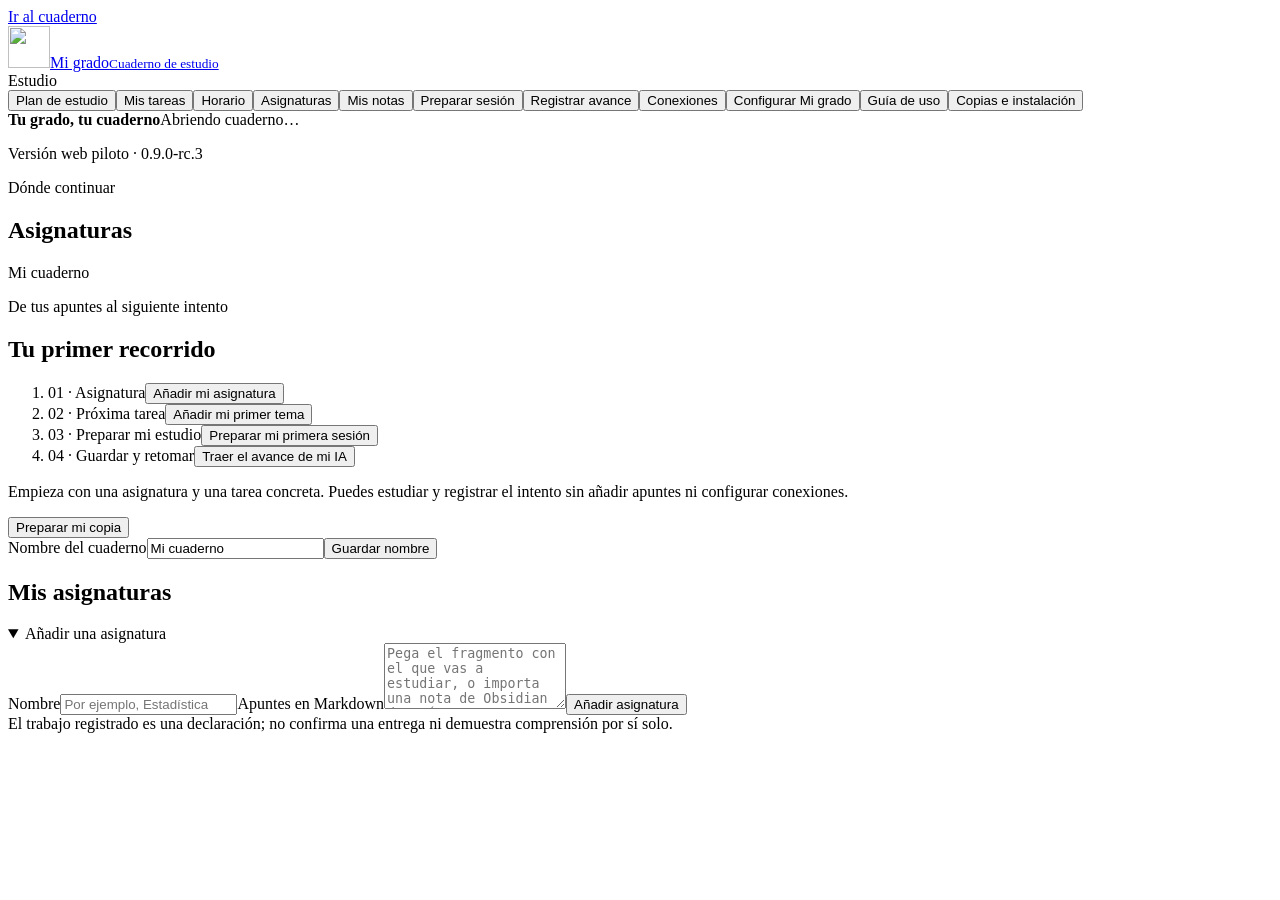
==== web/app/index.html @ 12c9c47e "Open source preview of Mi grado 0.9.0-rc.3" ====
<!doctype html>
<html lang="es">
<head>
<meta charset="utf-8"><meta name="viewport" content="width=device-width,initial-scale=1">
<base href="/app/">
<meta name="theme-color" content="#173e33"><meta name="apple-mobile-web-app-capable" content="yes">
<meta name="description" content="Organiza qué estudiar y retoma donde lo dejaste. Obsidian e IA opcionales.">
<title>Mi grado · Mi cuaderno</title><link rel="manifest" href="manifest.webmanifest">
<link rel="icon" href="icon-192.png"><link rel="apple-touch-icon" href="icon-192.png">
<link rel="stylesheet" href="app.css"><link rel="stylesheet" href="identidad.css"><script src="flujo-estudio.js" defer></script><script src="interfaz.js" defer></script><script src="materiales-ui.js" defer></script><script src="core.js" defer></script><script src="storage.js" defer></script><script src="app.js" defer></script>
</head>
<body>
<a class="skip" href="#main">Ir al cuaderno</a>
<div class="layout app">
<aside class="side"><a class="brand" href="./"><img src="icon-192.png" alt="" width="42" height="42"><span>Mi grado<small>Cuaderno de estudio</small></span></a><div class="eyebrow">Estudio</div><nav class="nav" aria-label="Secciones">
<button data-view="dashboard">Plan de estudio</button><button data-view="plan">Mis tareas</button><button data-view="timetable">Horario</button><button data-view="home">Asignaturas</button><button data-view="topics">Mis notas</button><button data-view="study">Preparar sesión</button><button data-view="progress">Registrar avance</button><button data-view="connect">Conexiones</button><button data-view="setup">Configurar Mi grado</button><button data-view="help">Guía de uso</button><button data-view="copies">Copias e instalación</button>
</nav><div class="side-foot"><strong id="sidebarDegree">Tu grado, tu cuaderno</strong><span id="saveState" role="status">Abriendo cuaderno…</span><p>Versión web piloto · 0.9.0-rc.3</p></div></aside>
<main id="main">
<p id="message" role="status" class="message" hidden></p>
<div id="updateNotice" class="message" role="status" hidden><p>Hay una nueva versión lista. Guarda los formularios pendientes o conserva su texto antes de recargar.</p><button id="reloadApp" class="secondary">Recargar aplicación</button></div>
<section id="setup" class="view" hidden>
<div class="eyebrow">Antes de empezar</div><h1>Configura tu Mi grado</h1><p class="intro">Tu grado y tu forma de estudiar, con tus notas de Obsidian y tu IA habitual. Puedes empezar sin Obsidian ni IA. Configura estas herramientas solo si quieres usarlas; tus registros y copias están disponibles desde el principio.</p>
<ol class="setup-status" id="connectionSteps" aria-label="Estado de la configuración"></ol>
<p id="setupPosition" class="eyebrow" aria-live="polite"></p><form id="settingsForm" class="paper" data-setup-step="0"><h2>1. Tu grado y tus herramientas</h2><details class="beginner"><summary>Es mi primera vez con Obsidian</summary><p>Una bóveda es la carpeta donde guardas tus apuntes. En Obsidian elige crear una bóveda nueva, ponle un nombre como «Mis apuntes» y selecciona una carpeta que puedas encontrar después. Escribe ese mismo nombre debajo.</p><p>Si ya tienes una carpeta con apuntes Markdown, puedes abrir esa carpeta como bóveda. No necesitas contratar Obsidian Sync para este recorrido.</p><a href="https://help.obsidian.md/manage-vaults" target="_blank" rel="noopener noreferrer">Ver los pasos oficiales de Obsidian</a></details><div class="columns"><label>Grado o ciclo de FP<input name="degree" maxlength="120" placeholder="Por ejemplo, Desarrollo de Aplicaciones Web"></label><label>Universidad o centro<input name="center" maxlength="120" placeholder="Tu universidad o instituto"></label><label>Nombre de tu bóveda Obsidian (opcional)<input name="vault" maxlength="120" placeholder="Mis apuntes"></label><label>IA habitual<select name="provider"><option value="chatgpt">ChatGPT</option><option value="claude">Claude</option><option value="gemini">Gemini</option></select></label></div><label>Dirección de tu campus, opcional<input name="campus" type="url" maxlength="2000" placeholder="https://…"></label><button>Guardar configuración</button><p class="muted">Cambiar la bóveda o la IA obliga a comprobar de nuevo esa parte. No se solicitan contraseñas ni claves API.</p></form>
<div class="paper" data-setup-step="1"><h2>2. Devolver una nota desde Obsidian</h2><p id="obsidianStatus">Intercambio pendiente.</p><p>Vamos a comprobar un archivo pequeño antes de usar tus apuntes.</p><ol class="walkthrough"><li>Prepara y descarga la nota con los botones de abajo.</li><li>En el Explorador de archivos mueve el archivo .md desde Descargas a la carpeta de tu bóveda. No lo abras como un documento de Word.</li><li>En Obsidian busca esa nota en la lista de archivos. Activa la edición si hace falta y cambia la línea final a «Comprobación en Obsidian: completada». Conserva el resto.</li><li>Vuelve aquí y selecciona el archivo .md que has editado dentro de la bóveda.</li></ol><p></p><button id="prepareObsidian" class="secondary">Preparar nota de comprobación</button><div id="obsidianCheckBox" hidden><div class="actions"><button id="downloadObsidianCheck">Descargar nota de prueba</button><a id="openObsidianCheck" class="button secondary">Abrir nota en Obsidian</a></div><label>Nota guardada y editada en Obsidian<input id="obsidianCheckFile" type="file" accept=".md,text/markdown,text/plain"></label></div><p class="muted">Se verifica el archivo devuelto y su comprobación. El navegador no puede certificar desde qué carpeta o aplicación lo has guardado.</p></div>
<div class="paper" data-setup-step="2"><h2>3. Comprobar el intercambio con tu IA</h2><p id="aiStatus">Intercambio pendiente.</p><p>Prepara el mensaje, pégalo en tu chat y trae su respuesta. Es una comprobación de instrucciones; no registra una sesión de estudio.</p><button id="prepareAI" class="secondary">Preparar comprobación de mi IA</button><div id="aiCheckBox" hidden><label>Mensaje para tu IA<textarea id="aiCheckPrompt" rows="6" readonly></textarea></label><div class="actions"><button id="copyAICheck">Copiar mensaje de comprobación</button><a id="openAICheck" class="button secondary" target="_blank" rel="noopener noreferrer">Abrir mi IA</a></div><div id="aiCheckInput"><label>Respuesta de comprobación<textarea id="aiCheckResponse" rows="5" placeholder="Pega el JSON que ha devuelto tu IA."></textarea></label><button id="reviewAICheck" class="secondary">Revisar comprobación</button></div><div id="aiCheckReview" hidden><p id="aiCheckSummary"></p><button id="changeAICheck" class="secondary">Cambiar respuesta</button><label class="topic-choice"><input id="confirmAIUsed" type="checkbox">He obtenido esta respuesta en mi IA y he revisado las instrucciones.</label><button id="confirmAICheck">Confirmar intercambio con mi IA</button></div></div><p class="muted">Mi grado comprueba que la respuesta corresponde a este cuaderno y prueba. El proveedor es el que tú declaras; no se autentica tu cuenta ni se accede a otros chats.</p></div>
<p id="setupReady" class="message" hidden>Tu cuaderno está listo para organizar y registrar estudio. Las conexiones son opcionales.</p><div class="actions wizard-nav"><button id="setupBack" class="secondary">Paso anterior</button><button id="setupNext" class="secondary">Siguiente paso</button><button data-view="help" class="secondary">Necesito ayuda</button></div><button id="finishSetup">Ir a mi plan de estudio</button>
</section>
<section id="dashboard" class="view" hidden>
<div class="eyebrow">Organización del estudio</div><h1>Plan de estudio</h1><p id="planSubtitle" class="intro"></p>
<div id="connectionWarning" class="message" hidden><p>Falta completar el intercambio con Obsidian y tu IA para preparar sesiones y registrar nuevos avances. Tus datos anteriores están conservados.</p><button data-view="setup">Completar configuración</button></div>
<div class="available-time"><label for="availableTime">¿Cuánto tiempo tienes hoy?<input id="availableTime" type="number" min="5" max="480" placeholder="Minutos, si lo sabes" aria-describedby="availableTimeNotice"></label><p id="availableTimeNotice" class="muted">La propuesta usa tu tiempo de hoy; las fechas siguen siendo planificación, no confirmación del campus.</p></div><div id="nextAction" class="hero"></div><div id="planStats" class="stats"></div>
<div class="section-title"><h2>Tareas pendientes</h2><span id="taskOverviewCount"></span></div><div id="pendingTasks" class="task-preview-list"></div><button id="allPendingTasks" data-view="plan" class="secondary">Revisar tareas</button>
<div class="section-title"><h2>Los próximos días</h2><div class="actions"><button id="previousDays" class="secondary" aria-label="Días anteriores">←</button><button id="nextDays" class="secondary" aria-label="Días siguientes">→</button></div></div><div id="upcomingDays" class="calendar" tabindex="0" aria-label="Plan de los próximos días"></div>
</section>
<section id="home" class="view">
<div class="eyebrow">Dónde continuar</div><h1>Asignaturas</h1><p id="bookTitle" class="intro">Mi cuaderno</p>
<div class="start-guide paper"><div class="eyebrow">De tus apuntes al siguiente intento</div><h2>Tu primer recorrido</h2><ol class="guide-steps"><li><span>01 · Asignatura</span><button id="guideSubject" class="secondary">Añadir mi asignatura</button></li><li><span>02 · Próxima tarea</span><button id="guideTopics" class="secondary">Añadir mi primer tema</button></li><li><span>03 · Preparar mi estudio</span><button id="guideStudy" class="secondary">Preparar mi primera sesión</button></li><li><span>04 · Guardar y retomar</span><button id="guideProgress" class="secondary">Traer el avance de mi IA</button></li></ol><p class="muted">Empieza con una asignatura y una tarea concreta. Puedes estudiar y registrar el intento sin añadir apuntes ni configurar conexiones.</p><button id="guideBackup" class="secondary">Preparar mi copia</button></div>
<p id="backupReminder" class="message" hidden>Conviene conservar una copia de esta revisión. En Copias e instalación puedes prepararla y comprobar que está en Descargas.</p>
<div class="paper"><form id="profileForm"><label>Nombre del cuaderno<input name="label" maxlength="120" required value="Mi cuaderno"></label><button>Guardar nombre</button></form></div>
<div class="section-title"><h2>Mis asignaturas</h2><span id="subjectCount"></span></div><div id="subjectList" class="cards"></div>
<details class="paper" open><summary>Añadir una asignatura</summary><form id="subjectForm"><label>Nombre<input name="name" maxlength="120" required placeholder="Por ejemplo, Estadística"></label><label>Apuntes en Markdown<textarea name="note" maxlength="100000" rows="4" placeholder="Pega el fragmento con el que vas a estudiar, o importa una nota de Obsidian después."></textarea></label><button>Añadir asignatura</button></form></details>
</section>
<section id="topics" class="view" hidden>
<div class="eyebrow">Un lugar para cada tema</div><h1>Mis notas</h1><p class="intro">Aquí incorporas el texto con el que vas a estudiar. Guarda cada tema como una nota .md en tu bóveda de Obsidian y selecciónala con Importar un tema Markdown, o escribe y pega el texto debajo. Puedes descargar un tema escrito aquí y guardarlo después en Obsidian.</p><p class="muted">La web guarda una copia: no detecta cambios en tu bóveda automáticamente. Para traer una edición nueva, usa Actualizar desde archivo en el tema.</p>
<label>Asignatura de los temas<select id="topicSubject" class="subject-select"></select></label><div class="actions"><button id="importTopic" class="secondary">Importar un tema Markdown</button></div>
<div id="topicList" class="cards"></div><details class="paper"><summary>Materiales y enunciados de mis asignaturas</summary><div id="webReferenceEditor"></div></details>
<details class="paper" open><summary>Escribir un tema</summary><form id="topicForm"><label>Título del tema<input name="title" maxlength="160" required placeholder="Por ejemplo, Tema 1 · Estadística descriptiva"></label><label>Apuntes del tema<textarea name="content" maxlength="100000" rows="6" required placeholder="Escribe o pega tus apuntes en Markdown."></textarea></label><button>Guardar tema</button></form></details>
</section>
<section id="study" class="view" hidden>
<div class="eyebrow">Preparar · intentar · guardar · retomar</div><h1>Tu próxima sesión</h1>
<p class="muted">Al cambiar de asignatura se conserva su borrador en esta pestaña. Guárdalo o copia el texto antes de cerrar o recargar.</p><div id="resumeNotice" class="paper resume-notice" hidden></div><form id="prepareForm" class="paper"><label>Asignatura<select name="subjectId" class="subject-select" required></select></label><fieldset><legend>Temas que compartiré con mi IA</legend><p class="muted">Solo se incluirán los temas marcados. Puedes desmarcarlos todos si vas a proporcionar el enunciado en tu chat.</p><div id="topicSelection"></div></fieldset><label>Qué quieres practicar<textarea name="goal" rows="3" maxlength="2000" required placeholder="El ejercicio concreto y dónde te has atascado."></textarea></label><div class="columns"><label>Tiempo disponible (minutos, opcional)<input name="minutes" type="number" min="5" max="480" placeholder="60"></label><label>Enunciado, página o sección<textarea name="exercise" maxlength="2000" rows="2"></textarea></label></div><label>Material para esta sesión<select id="studyReference" name="referenceId"></select></label><label>Punto por el que continuar<textarea name="checkpoint" maxlength="2000" rows="2" placeholder="Recupera tu último intento o indica por dónde empezar."></textarea></label><button>Preparar contexto para mi IA</button></form>
<div id="contextBox" class="paper" hidden><h2>Contexto revisable</h2><p>Este texto incluye únicamente los temas seleccionados. Revisa lo que compartirás con tu proveedor antes de copiarlo o adjuntarlo.</p><label>Texto para tu chat<textarea id="contextText" rows="8" readonly></textarea></label><div class="actions"><button id="copyContext">1. Copiar contexto</button><button id="downloadContext" class="secondary">Descargar contexto</button><a id="openChat" class="button secondary" target="_blank" rel="noopener noreferrer">2. Abrir mi IA</a><button id="goResponse" class="secondary">3. Revisar la respuesta</button></div><p class="muted">Al terminar en tu chat, pide: «Cierra la sesión y devuelve el JSON de avance para Mi grado». Vuelve aquí y revisa la respuesta antes de guardar. Puedes descargar las instrucciones en Conexiones.</p></div>
</section>
<section id="progress" class="view" hidden><div class="eyebrow">Después de practicar</div><h1>Registrar avance</h1><p class="intro">Conserva tu intento, la ayuda que recibiste y el siguiente paso. Tus registros anteriores permanecen aquí.</p><p id="progressWarning" class="message" hidden>Para guardar nuevos avances, completa Configurar Mi grado. Puedes consultar y descargar los registros anteriores.</p>
<details class="paper"><summary>Registrar mi avance directamente</summary><form id="sessionForm"><label>Asignatura<select name="subjectId" class="subject-select" required></select></label><label>Lo que intenté<textarea name="attempt" rows="3" maxlength="12000" required></textarea></label><label>Ayuda recibida<textarea name="help" rows="2" maxlength="12000"></textarea></label><label>Resultado observado<textarea name="result" rows="2" maxlength="12000"></textarea></label><label>Próximo paso<textarea name="nextStep" rows="2" maxlength="12000" required></textarea></label><button>Guardar avance en este dispositivo</button></form></details>
<h2>Últimos intentos</h2><div id="sessionList" class="cards"></div>
</section>
<section id="plan" class="view" hidden>
<div class="eyebrow">Pendientes reales, con o sin fecha</div><h1>Mis tareas</h1>
<details class="paper"><summary>Añadir o editar una tarea</summary><form id="taskForm"><input type="hidden" name="id"><label>Asignatura<select name="subjectId" class="subject-select" required></select></label><label>Qué queda por hacer<input name="title" maxlength="300" required></label><label>Tipo<select name="kind"><option value="task">Tarea o práctica</option><option value="exam">Examen</option></select></label><label>Fecha vigente, si la sabes<input name="day" type="date"></label><label>Origen de la fecha<select name="dateStatus"><option value="declared">Declarada / por contrastar</option><option value="confirmed">Confirmada por mí en la fuente</option></select></label><label>Otra fecha propuesta (no sustituye la vigente)<input name="proposedDay" type="date"></label><label>Duración (minutos, opcional)<input name="minutes" type="number" min="5" max="480"></label><label>Material o detalle<textarea name="detail" maxlength="2000" rows="2"></textarea></label><button>Guardar tarea</button><button id="cancelTaskEdit" type="button" class="secondary">Nueva tarea</button></form></details>
<h2>Pendientes</h2><div id="taskList"></div><details id="completedTasks" class="paper"><summary id="completedTaskCount">Realizadas y archivadas</summary><div id="completedTaskList"></div></details><details class="paper"><summary>Preparar un examen con mi disponibilidad</summary><form id="examPlanForm"><label>Examen<select id="examPlanTask" required></select></label><fieldset id="examAvailability"><legend>Mi disponibilidad antes del examen</legend><div class="columns"><label>Día<input id="examAvailableDay" type="date"></label><label>Tiempo que aún tienes para estudiar ese día (minutos)<input id="examAvailableMinutes" type="number" min="0" max="480" placeholder="Por ejemplo, 45"></label></div><button id="addExamDay" type="button" class="secondary">Añadir día</button><p class="muted">Usa 0 para indicar que ese día no puedes estudiar. El tiempo incluye los bloques pendientes de estudio que ya tengas en el plan: se descuentan antes de proponer otros. Puedes cambiar o quitar cada día.</p><ul id="examAvailableDays" aria-label="Días disponibles"></ul></fieldset><button>Revisar propuesta</button></form><div id="examPlanPreview" hidden><p id="examPlanSummary"></p><ul id="examPlanBlocks"></ul><button id="applyExamPlan" type="button">Añadir estos bloques al plan</button></div></details></section>
<section id="timetable" class="view" hidden><div class="eyebrow">Clases y aulas</div><h1>Horario de clase</h1><div id="classList" class="class-days"></div>
<div class="paper"><h2>Una clase en mi horario</h2><form id="classForm"><input type="hidden" name="id"><label>Asignatura<select name="subjectId" class="subject-select" required></select></label><label>Día<select name="day"><option value="1">Lunes</option><option value="2">Martes</option><option value="3">Miércoles</option><option value="4">Jueves</option><option value="5">Viernes</option><option value="6">Sábado</option><option value="7">Domingo</option></select></label><div class="columns"><label>Desde<input name="start" type="time" required></label><label>Hasta<input name="end" type="time" required></label></div><label>Aula o lugar<input name="room" maxlength="120"></label><label>Tipo de clase<input name="kind" maxlength="120" placeholder="Teoría o prácticas"></label><button>Guardar clase</button><button id="cancelClassEdit" type="button" class="secondary">Nueva clase</button></form></div>
</section>
<section id="connect" class="view" hidden>
<div class="eyebrow">Tus notas, tu chat habitual</div><h1>Conexiones</h1><p class="intro">Importa solo la nota que necesitas. La skill ayuda a estudiar y devuelve un resumen que puedes revisar y guardar.</p>
<div class="paper"><h2>Conexiones</h2><p id="connectionSummary"></p><div class="actions"><button data-view="setup" class="secondary">Revisar configuración e intercambios</button><a id="openCampus" class="button secondary" target="_blank" rel="noopener noreferrer" hidden>Abrir campus</a></div><p>La conexión es un intercambio de archivos y respuestas que revisas. No hay sincronización continua ni lectura de tus chats. Al terminar cada sesión, devuelve su nota a tu bóveda.</p></div>
<div class="columns"><div class="paper"><h2>1. Traer o actualizar un tema</h2><label>Asignatura<select id="noteSubject" class="subject-select"></select></label><label>Destino de la nota<select id="noteTarget"><option value="">Crear un tema nuevo</option></select></label><label>Nota Markdown de Obsidian<input id="noteFile" type="file" accept=".md,.txt,text/plain,text/markdown"></label><p>Elige el archivo de tu bóveda. Revisa su contenido antes de incorporarlo. Para actualizar un tema, selecciónalo como destino; se conservará una copia anterior del cuaderno. El archivo original no cambia.</p><button id="reopenNoteReview" type="button" class="secondary" hidden>Volver a revisar la nota</button></div>
<div class="paper"><h2>2. Añadir el flujo a mi IA</h2><p>Para ChatGPT en el iPad: descarga las instrucciones y adjúntalas al chat junto con el contexto. Si tu cuenta permite plugins, utiliza el paquete de la skill.</p><div class="actions"><a class="button" href="mi-grado-obsidian-ia.zip" download>Descargar skill</a><a class="button secondary" href="INSTRUCCIONES-IA.md" download>Instrucciones para mi chat</a><a class="button secondary" href="mi-grado-obsidian-ia-plugin.zip" download>Paquete para ChatGPT</a></div><a href="GUIA-IA.md" target="_blank">Cómo usarla en ChatGPT, Claude o Gemini</a><p class="muted">Una skill no concede acceso a archivos. En un agente local podrás elegir tu bóveda y usar el guardado protegido incluido.</p></div></div>
<div class="paper"><h2>3. Recibir el resumen de mi IA</h2><p>Cuando termines de estudiar, pide el JSON de avance. Abre el importador, revisa los cuatro campos y confirma. La ventana se cierra al guardar.</p><button id="openResponse">Importar avance de mi IA</button></div>
<div class="paper"><h2>4. Devolver mis notas a Obsidian</h2><p>Descarga el cuaderno como Markdown y guárdalo en tu bóveda desde Archivos. Cada intento también tiene su propia descarga en Registrar avance. La aplicación confirma el guardado en este dispositivo; el guardado en Obsidian requiere ese paso.</p><button class="exportMarkdown">Descargar notas para Obsidian</button></div>
</section>
<section id="help" class="view" hidden><div class="eyebrow">A tu ritmo</div><h1>Tu primer día con Mi grado</h1><p class="intro">La web organiza tus sesiones. Obsidian conserva tus apuntes en una carpeta y tu IA te ayuda a practicar. Tú eliges qué compartir y revisas lo que se guarda.</p><div class="paper"><h2>1. Empieza con tu cuaderno</h2><ol class="walkthrough"><li>Crea tu primera asignatura y una tarea con su fecha, si la conoces. No necesitas una bóveda ni una cuenta de IA.</li><li>Puedes crear asignaturas, tareas y registros directamente. Configurar Obsidian y tu IA es opcional; sus pruebas solo verifican el intercambio.</li><li>Descarga las instrucciones de IA desde Conexiones. Adjunta el archivo a tu chat o pega su contenido. Si has instalado la skill, escribe: «Ayúdame a empezar con Mi grado; todavía no tengo una sesión preparada».</li></ol><button data-view="setup">Abrir la configuración</button></div><div class="paper"><h2>2. Estudiar una asignatura</h2><ol class="walkthrough"><li>Crea la asignatura y añade un tema en Mis notas. Puedes importar el .md de Obsidian o pegar un fragmento.</li><li>En Preparar sesión elige asignatura, temas y un ejercicio concreto. Indica el tiempo disponible y revisa el contexto.</li><li>Copia el contexto y pégalo en tu chat. Intenta el ejercicio; instalar instrucciones no inicia el estudio por sí solo.</li><li>Al acabar, pide: «Cierra la sesión y devuelve el JSON de avance para Mi grado». Ese bloque con llaves es un archivo de intercambio; no necesitas aprender a escribirlo.</li><li>En Conexiones abre Importar avance de mi IA, pega el bloque completo, revísalo y confirma. El editor se cerrará y verás el registro.</li><li>Descarga la nota del avance desde Registrar avance y guárdala en tu bóveda. Descarga también una copia JSON en Copias e instalación.</li></ol><button data-view="home">Ir a mis asignaturas</button></div><div class="paper"><h2>¿Apuntes o materiales?</h2><p><strong>Mis notas</strong> incorpora el texto de tus temas: importa un .md de tu bóveda de Obsidian o pega tus apuntes. Una bóveda es una carpeta; puedes tener una nota por tema dentro de ella.</p><p><strong>Materiales y enunciados</strong> es opcional. Guarda el nombre de un PDF, un enlace o la página del ejercicio. No importa el archivo ni lo adjunta a la IA. Puedes empezar únicamente con tus notas y aportar el enunciado en tu chat.</p><p>Si tus apuntes están en Mis apuntes → Estadística → tema-1.md, selecciona ese archivo al importar. No escribas su ruta en Materiales para traer el texto.</p><button data-view="topics" class="secondary">Ir a Mis notas</button></div><div class="paper"><h2>Si algo no sale</h2><details><summary>Obsidian no encuentra la nota de prueba</summary><p>Comprueba que has movido el .md desde Descargas a la carpeta de la bóveda elegida. El botón Abrir nota no mueve el archivo. También puedes buscar el nombre desde Obsidian.</p></details><details><summary>La respuesta de IA no se acepta</summary><p>La comprobación inicial y el avance de estudio son respuestas distintas. Usa el mensaje del paso en el que estás. Copia el objeto completo, incluidas las llaves; Mi grado también acepta un bloque de código JSON. Si es de otro cuaderno o de una sesión antigua, vuelve a preparar el contexto. Conserva tu texto mientras lo revisas.</p></details><details><summary>He instalado la skill: ¿y ahora?</summary><p>Abre un chat y pídele ayuda para empezar, o pega el contexto de tu sesión. La skill aporta instrucciones. No inicia sesión en tus cuentas, no lee la bóveda ni mueve archivos por sí sola.</p></details><a href="PRIMER-USO.md" download>Descargar este recorrido para mi IA</a></div><div class="paper"><h2>¿Web o programa local?</h2><p>Puedes estudiar en la web sin instalar el programa de Windows. El programa local ofrece acceso directo a las fuentes y el guardado protegido en tus carpetas. La web utiliza los archivos que tú importas y guarda su copia en este navegador.</p><p>Para probar la web con tu cuaderno local: Mi cuaderno → Copias → Llevar mi cuaderno a la web. Revisa y descarga el JSON; aquí ábrelo en Copias e instalación. Es un traslado de una copia, no sincronización. Evita editar la misma sesión en dos sitios sin decidir cuál conservar.</p></div></section>
<section id="copies" class="view" hidden>
<div class="eyebrow">Guardar y poder volver</div><h1>Copias e instalación</h1><div class="paper"><h2>Tu copia del cuaderno</h2><p>Los datos se guardan en este navegador. Descarga una copia con frecuencia: borrar los datos del sitio también borra el cuaderno. La copia permite trasladarlo a otro dispositivo, sin sincronización automática.</p><p id="backupStatus" class="backup-status"></p><div id="returnLocalBox" hidden class="review-warning"><h3>Volver al programa local</h3><p>Este cuaderno procede de un traslado revisado. Descarga la copia después de estudiar y ábrela en el mismo programa local: Mi cuaderno → Copias → Traer cambios desde la web. Allí compararás las versiones y elegirás cómo resolver los conflictos antes de guardar.</p><button id="exportReturn" class="secondary">Descargar cambios para el programa local</button><p>El archivo contiene tus apuntes privados. Conserva también la copia ZIP local; el traslado es manual.</p></div><p class="muted">La fecha indica que se preparó la descarga. Comprueba que conservas el archivo en Descargas o Archivos.</p><div class="actions"><button id="exportBook">Descargar copia del cuaderno</button><button class="exportMarkdown secondary">Descargar Markdown</button><button id="persist" class="secondary">Solicitar conservación local</button></div><label>Recuperar una copia JSON<input id="backupFile" type="file" accept=".json,application/json"></label><div id="backupPreview" hidden><p id="backupInfo"></p><button id="restoreBook">Abrir este cuaderno</button></div><h3>Cuadernos anteriores de este navegador</h3><p>Al abrir otro cuaderno o actualizar el formato se conserva el anterior aquí. También descarga una copia antes de cambiar. Una copia de la versión anterior se puede abrir en esta versión; las copias nuevas con temas necesitan la versión actual.</p><div id="historyList"></div></div>
<div class="paper"><h2>Un icono en tu dispositivo</h2><p id="offlineState">Comprobando disponibilidad sin conexión…</p><p>En iPhone/iPad abre el enlace en Safari → Compartir → Añadir a pantalla de inicio. En Android usa la opción de instalar o añadir a inicio del navegador. En Mac puedes utilizarla en Safari o Chrome.</p><button id="install" hidden>Instalar Mi grado</button><p>La instalación requiere una dirección HTTPS o una vista previa local. Este piloto todavía necesita pruebas en dispositivos reales. La IA externa requiere conexión; Mi grado no pide sus contraseñas.</p></div>
</section>
<footer>El trabajo registrado es una declaración; no confirma una entrega ni demuestra comprensión por sí solo.</footer>
</main></div>
<dialog id="importNoteReview" aria-labelledby="noteReviewTitle"><div class="dialog-heading"><h2 id="noteReviewTitle">Revisar nota Markdown</h2><button id="closeNoteReview" type="button" class="secondary">Cerrar revisión</button></div><div id="notePreview" hidden><p id="noteImportScope"></p><p id="noteOriginInfo" class="muted"></p><div id="noteComparison" hidden><details><summary>Consultar el tema que tienes guardado</summary><pre id="notePrevious" class="topic-content"></pre></details><p id="noteConflictNotice" role="status"></p><label>Versión que quieres conservar<select id="noteDecision"><option value="">Elige una versión…</option><option value="local">Conservar mi tema actual</option><option value="file">Incorporar el archivo revisado</option></select></label></div><label>Título del tema importado<input id="noteTitle" maxlength="160"></label><label>Texto que se incorporará<textarea id="noteText" rows="10" maxlength="100000"></textarea></label><div class="actions"><button id="applyNote">Incorporar como tema</button><button id="downloadNoteDraft" type="button" class="secondary">Descargar el texto de esta revisión</button></div><p class="muted">La fecha registra cuándo comparaste esta copia; no confirma una revisión del profesor ni del campus.</p></div></dialog>
<dialog id="editSubject"><form id="editForm"><h2>Nombre de la asignatura</h2><input name="id" type="hidden"><label>Nombre<input name="name" maxlength="120" required></label><div class="actions"><button>Guardar cambios</button><button id="cancelEdit" type="button" class="secondary">Volver</button></div></form></dialog>
<dialog id="editTopic"><form id="editTopicForm"><h2>Editar mi tema</h2><input name="id" type="hidden"><input name="subjectId" type="hidden"><label>Título del tema<input name="title" maxlength="160" required></label><label>Apuntes del tema<textarea name="content" rows="10" maxlength="100000" required></textarea></label><div class="actions"><button>Guardar tema editado</button><button id="cancelTopicEdit" type="button" class="secondary">Volver a mis temas</button></div></form></dialog>
<dialog id="importResponse" aria-labelledby="responseTitle"><div class="dialog-heading"><h2 id="responseTitle">Importar avance de mi IA</h2><button id="closeResponse" class="secondary" type="button">Cerrar</button></div><div id="responseInput"><p>Al cerrar la sesión, la skill devuelve un JSON. Pégalo aquí o selecciona el archivo. Comprueba tu intento, la ayuda y el próximo paso antes de guardar.</p><label>Respuesta de la IA<textarea id="responseText" rows="6" placeholder="Pega el objeto JSON que devolvió tu IA."></textarea></label><label>O selecciona su archivo<input id="responseFile" type="file" accept=".json,application/json"></label><button id="reviewResponse">Revisar respuesta</button></div><div id="responsePreview" hidden><h3>Resumen que vas a guardar</h3><p>Corrige lo que haga falta. Solo se guardará cuando confirmes.</p><button id="changeResponse" class="secondary">Cambiar respuesta</button><form id="responseForm"><label>Lo que intenté<textarea name="attempt" rows="3" maxlength="12000"></textarea></label><label>Ayuda recibida<textarea name="help" rows="2" maxlength="12000"></textarea></label><label>Resultado observado<textarea name="result" rows="2" maxlength="12000"></textarea></label><label>Próximo paso<textarea name="nextStep" rows="2" maxlength="12000"></textarea></label><button>Confirmar y guardar resumen</button></form></div></dialog>
</body></html>
---- web/app/app.css ----
:root{--ink:#203b30;--paper:#f7f5ec;--green:#173e33;--muted:#52665a;--line:#d5decc;--gold:#b78a43}*{box-sizing:border-box}body{margin:0;background:var(--paper);color:var(--ink);font:16px/1.6 'Trebuchet MS',sans-serif}header{display:flex;align-items:center;justify-content:space-between;gap:20px;padding:20px 32px;border-bottom:1px solid var(--line);background:#fffdf6}.brand{display:flex;align-items:center;gap:12px;font:600 27px Georgia,serif;text-decoration:none;color:var(--green)}#saveState{font-size:12px;color:var(--muted)}.layout{display:grid;grid-template-columns:245px minmax(0,1fr);max-width:1440px;margin:auto}aside{padding:35px 22px;background:#e8edde;min-height:calc(100vh - 81px)}nav{display:grid;gap:8px}nav button{width:100%;text-align:left;background:transparent;color:var(--green);border:0;border-radius:7px}nav button[aria-current]{background:var(--green);color:white}.aside-note{font:italic 22px/1.5 Georgia,serif;margin-top:70px;color:#53644d}aside small{font-size:11px;color:var(--muted)}main{padding:44px clamp(20px,4vw,64px);min-width:0}h1,h2,h3{font-family:Georgia,serif;font-weight:500;line-height:1.18}h1{font-size:clamp(34px,5vw,52px);letter-spacing:-1.4px;margin:12px 0 20px}h2{font-size:27px;margin:12px 0 18px}h3{font-size:23px}.intro{color:var(--muted);max-width:700px;margin-bottom:30px}.eyebrow{font-size:10px;letter-spacing:1.6px;text-transform:uppercase;font-weight:700;color:var(--muted)}.paper,.card{background:#fffef9;border:1px solid var(--line);border-radius:9px;padding:25px;margin:20px 0;box-shadow:0 3px 0 #e8ebdf}.cards{display:grid;grid-template-columns:repeat(auto-fit,minmax(min(100%,280px),1fr));gap:18px}.cards .card{margin:0 0 14px}.columns{display:grid;grid-template-columns:1fr 1fr;gap:22px}.columns .paper{min-width:0}.section-title{display:flex;align-items:center;justify-content:space-between;gap:10px}.section-title span{font-size:12px;color:var(--muted)}label{display:block;font-size:13px;font-weight:600;margin:12px 0}input,textarea,select{display:block;width:100%;min-width:0;border:1px solid #aebba7;background:white;border-radius:5px;padding:11px;font:16px/1.45 'Trebuchet MS',sans-serif;color:var(--ink);margin-top:6px}textarea{resize:vertical}input[type=checkbox]{width:22px;height:22px;display:inline-block;vertical-align:middle;margin:0 10px 0 0}button,.button{display:inline-flex;align-items:center;justify-content:center;padding:12px 17px;border:1px solid var(--green);border-radius:6px;background:var(--green);color:white;font:600 13px/1.5 'Trebuchet MS',sans-serif;cursor:pointer;text-decoration:none;min-height:44px}button:disabled{opacity:.6;cursor:wait}.secondary{background:transparent;color:var(--green)}a{color:var(--green);overflow-wrap:anywhere}.actions{display:flex;flex-wrap:wrap;gap:10px;margin:15px 0}.muted,.card small{font-size:12px;color:var(--muted)}.record-field{white-space:pre-wrap;overflow-wrap:anywhere;border-left:2px solid var(--line);padding-left:15px;margin:10px 0}.message{padding:15px;background:#e6ecdc;border-left:4px solid #537747;border-radius:3px}.message.error{background:#fff0e8;border-color:#a44928}summary{cursor:pointer;font-weight:600;font-size:17px;min-height:44px}dialog{background:var(--paper);border:1px solid var(--line);border-radius:12px;max-width:650px;width:calc(100% - 30px);max-height:90vh;padding:24px}dialog::backdrop{background:#173e3380}footer{font-size:11px;color:var(--muted);border-top:1px solid var(--line);margin-top:40px;padding-top:18px}.skip{position:absolute;top:-200px}.skip:focus{top:8px;background:white;padding:10px;z-index:10}:focus-visible{outline:3px solid var(--gold);outline-offset:3px}[hidden]{display:none!important}.task-row{display:flex;align-items:center;justify-content:space-between;gap:15px;padding:15px 0;border-bottom:1px solid var(--line);overflow-wrap:anywhere}.task-row label{margin:0}pre{white-space:pre-wrap;overflow-wrap:anywhere}@media(max-width:800px){.layout{display:block}aside{min-height:auto;padding:14px 18px}aside .eyebrow,.aside-note,aside small{display:none}nav{display:flex;flex-wrap:wrap;gap:6px}nav button{width:auto;font-size:11px;padding:10px}header{padding:15px 20px}main{padding:28px 18px}.columns{grid-template-columns:1fr;gap:0}.paper{padding:20px}.brand{font-size:23px}#saveState{max-width:150px;text-align:right}.task-row{align-items:flex-start}}@media(prefers-reduced-motion:no-preference){.view{animation:arrive .2s ease-out}@keyframes arrive{from{opacity:.5;transform:translateY(4px)}to{opacity:1;transform:none}}}
fieldset{min-width:0;border:1px solid var(--line);border-radius:6px;padding:14px 18px;margin:20px 0}legend{font-size:13px;font-weight:600;padding:0 7px}.topic-choice{display:flex;align-items:center;gap:8px;padding:8px 0;font-weight:400;overflow-wrap:anywhere}.topic-choice input{flex-shrink:0;margin:0}.topic-content{max-height:340px;overflow:auto;font:14px/1.65 Consolas,monospace;padding:16px;background:var(--paper);border-radius:5px}.guide-steps{display:grid;grid-template-columns:repeat(4,minmax(0,1fr));gap:14px;list-style:none;padding:0}.guide-steps li{display:flex;flex-direction:column;gap:10px;min-width:0}.guide-steps span{font-size:11px;font-weight:700;color:var(--muted)}.guide-steps button{height:100%;justify-content:flex-start;text-align:left}.start-guide h2{margin-top:10px}.backup-status{border-left:3px solid var(--gold);padding:8px 14px;background:var(--paper)}@media(max-width:1050px){.guide-steps{grid-template-columns:repeat(2,minmax(0,1fr))}}@media(max-width:420px){.guide-steps{grid-template-columns:1fr}.guide-steps li{gap:5px}.topic-content{font-size:13px}}
.card{min-width:0;overflow-wrap:anywhere}
/* La identidad visual se carga del mismo identidad.css que utiliza el panel local. */
.layout.app .side .nav button{justify-content:flex-start}.side-foot strong,.side-foot #saveState{display:block}
body{background:var(--bg)}.layout.app{max-width:none;min-height:100vh}.layout.app .side{position:sticky;top:0;height:100vh;min-height:0;display:flex;flex-direction:column}.layout.app .brand{text-decoration:none;justify-content:flex-start}.brand img{flex:none}.view>h1{font-size:clamp(30px,3.4vw,42px);margin:9px 0 12px}.view>.intro{font-size:13px;margin-bottom:28px}.paper{background:var(--paper);box-shadow:none;border-color:var(--line);border-radius:10px}.paper h2{font-size:24px}.cards .card h3{font:500 23px/1.3 Georgia,serif}.record-field{font-size:13px}.cards .card strong{font-size:11px;color:var(--sub)}.view{min-width:0}.hero{display:grid;grid-template-columns:minmax(0,1fr) auto;gap:24px;align-items:center}.hero button{white-space:nowrap}.hero p{margin-bottom:0}.stats{display:grid;grid-template-columns:repeat(4,minmax(0,1fr));gap:12px;margin:24px 0 42px}.stat{border:1px solid var(--line);border-radius:10px}.stat b{display:block}.stat span{display:block}.calendar{display:grid;grid-auto-flow:column;grid-auto-columns:minmax(190px,1fr);gap:12px;overflow-x:auto;padding-bottom:12px;scroll-snap-type:x mandatory}.day{border:1px solid var(--line);border-radius:10px;background:var(--paper);padding:17px;scroll-snap-align:start;overflow-wrap:anywhere}.day h3{font:600 13px Tahoma,sans-serif;margin:0 0 20px}.day p{font-size:12px}.class-days{display:grid;grid-template-columns:repeat(auto-fit,minmax(230px,1fr));gap:16px}.class-days .card{margin:0}.class-days p{font-size:13px;border-top:1px solid var(--line);padding-top:12px}.setup-status{display:flex;list-style:none;padding:0;gap:12px;flex-wrap:wrap}.setup-status li{font-size:12px;border:1px solid var(--line);border-radius:6px;padding:9px 12px;background:var(--paper)}.setup-status .complete{background:#eaf0e7;color:var(--green);border-color:#b3c9ad}.section-title h2{font:500 24px Georgia,serif}.section-title{margin-top:32px}.view input,.view select,.view textarea{width:100%;font-size:14px}.view input[type=checkbox]{width:22px;flex:none}.topic-choice{font-size:13px}.task-row{font-size:13px}.side-foot #saveState{color:#bfd0c3;font-size:11px}.side-foot p{font-size:10px;margin-bottom:0}.app .side .brand small{color:#c4d4c7}.app .side .nav{margin-bottom:24px}.setup-status+form{margin-top:24px}#connectionWarning{margin-bottom:24px}
.calendar{grid-auto-columns:calc((100% - 24px)/3)}@media(max-width:1050px){.stats{grid-template-columns:repeat(2,minmax(0,1fr))}.hero{grid-template-columns:1fr}.hero button{justify-self:start}}@media(max-width:700px){.layout.app{display:block}.layout.app .side{position:relative;height:auto}.layout.app .side .nav{margin-bottom:0}.class-days{grid-template-columns:1fr}.calendar{grid-auto-columns:85%;gap:12px}.setup-status{display:grid;gap:7px}.stats{margin-bottom:28px}.view>h1{font-size:32px}.section-title{flex-wrap:wrap}.section-title .actions{margin:0}.hero{gap:10px}}
.setup-status li button{width:100%;height:100%;text-align:left;background:transparent;color:inherit;border:0;padding:14px}.setup-status li{padding:0}.setup-status button[aria-current=step]{outline:2px solid #8c7540;outline-offset:2px;border-radius:9px}.wizard-nav{margin:24px 0}.beginner{background:#f5f1e8;padding:16px;border-radius:8px;margin:18px 0}.walkthrough{padding-left:1.4rem}.walkthrough li{padding:7px 0;max-width:74ch}.dialog-heading{display:flex;gap:20px;align-items:start;justify-content:space-between}.dialog-heading h2{margin-top:0}dialog{max-height:85dvh;overscroll-behavior:contain}dialog textarea{box-sizing:border-box}#responseInput textarea{font:14px/1.5 ui-monospace,monospace}#help details{padding:14px 0;border-bottom:1px solid #d9d7cc}#help a{display:inline-block;margin-top:16px}button,a,input,select,textarea{touch-action:manipulation}h1,h2{text-wrap:balance}button:focus-visible,a:focus-visible{outline:3px solid #ae8c3e;outline-offset:3px}
.task-row{display:grid;grid-template-columns:minmax(0,1fr) auto;align-items:center}.task-row>p{grid-column:1/-1;margin:0}.task-row small{overflow-wrap:anywhere}.task-row.archived{opacity:.75}.task-row.archived label{text-decoration:line-through}@media(max-width:500px){.task-row{grid-template-columns:1fr}.task-row>p{grid-column:auto}}

.available-time{display:grid;grid-template-columns:minmax(180px,260px) minmax(0,1fr);gap:8px 22px;align-items:center;margin:18px 0}
.available-time label{margin:0}.available-time input{max-width:240px}.available-time p{margin:0;max-width:52ch}
.recommendation-title{font-size:16px;font-weight:600;overflow-wrap:anywhere}.hero .recommendation-reason{font-size:12px;line-height:1.5;margin-top:8px;max-width:60ch}
.resume-notice{font-size:13px;padding:16px 20px}.resume-notice details+details{margin-top:14px}.resume-notice summary{font-size:14px}.resume-notice button{margin:5px 8px 5px 0}.resume-notice strong{font-size:11px}.resume-warning{padding:10px 14px;border-left:3px solid var(--gold);background:var(--paper)}
@media(max-width:700px){.available-time{grid-template-columns:1fr;gap:5px}.available-time label{max-width:260px}.resume-notice{padding:14px}}

/* El plan prioriza una accion y cuatro tareas; el detalle permanece desplegable. */
#dashboard .hero{padding:22px 24px;border-radius:12px;align-items:start}
#dashboard .hero h2{font:600 23px/1.25 'Trebuchet MS',sans-serif;letter-spacing:-.35px;margin:8px 0}
#dashboard .hero .next-subject{font-size:14px;margin:0;color:var(--muted)}
.resume-detail{margin-top:12px}.resume-detail summary{font-size:13px;min-height:36px;display:list-item}
.resume-detail p{font:14px/1.65 'Trebuchet MS',sans-serif;white-space:pre-wrap;overflow-wrap:anywhere;max-width:65ch;padding-top:8px}
#dashboard .stats{margin:16px 0 28px;gap:8px}#dashboard .stat{padding:12px 14px}#dashboard .stat b{font-size:24px;line-height:1.2}#dashboard .stat span{font-size:11px}
.task-preview-list{border:1px solid var(--line);background:var(--paper);border-radius:10px;overflow:hidden;margin:14px 0}
.task-preview{display:grid;grid-template-columns:minmax(0,1fr) auto;gap:14px;padding:16px 18px;align-items:center}
.task-preview+.task-preview{border-top:1px solid var(--line)}.task-preview-body{min-width:0}
.task-preview small{font-size:11px;line-height:1.4;color:var(--muted);display:block}
.task-preview h3{font:600 16px/1.4 'Trebuchet MS',sans-serif;margin:5px 0;overflow-wrap:anywhere;display:-webkit-box;-webkit-box-orient:vertical;-webkit-line-clamp:2;overflow:hidden}
.task-date{font-size:11px;color:var(--muted);margin:5px 0 0}.task-preview button{padding:9px 12px;font-size:12px;min-height:44px}
.task-preview details{margin-top:6px}.task-preview summary{font-size:12px;min-height:30px}.task-preview details p{font-size:13px;white-space:pre-wrap;overflow-wrap:anywhere}
#plan .task-row>label{grid-column:1/-1;display:flex;align-items:start;line-height:1.45;font-size:14px}#plan .task-row>small{font-size:11px;color:var(--muted)}
#plan .task-row>details,.task-actions{grid-column:1/-1}#plan .task-row summary{font-size:12px;min-height:32px}#plan .task-row details p{font-size:13px;white-space:pre-wrap}
.task-actions{display:flex;flex-wrap:wrap;gap:8px}.task-actions button{font-size:12px;padding:8px 12px}
#dashboard .calendar{display:grid;grid-auto-flow:row;grid-template-columns:1fr;gap:0;border:1px solid var(--line);border-radius:10px;overflow:hidden;padding:0}
#dashboard .day{display:grid;grid-template-columns:110px minmax(0,1fr);gap:4px 14px;border:0;border-radius:0;padding:13px 16px;background:var(--paper)}
#dashboard .day+.day{border-top:1px solid var(--line)}#dashboard .day h3{font:600 12px/1.5 'Trebuchet MS',sans-serif;margin:0;grid-row:1}#dashboard .day p{font-size:12px;line-height:1.5;margin:0;grid-column:2}
#dashboard .day details{grid-column:2}#dashboard .day summary{font-size:12px;min-height:24px}#dashboard .day details p{margin:8px 0}
@media(max-width:700px){
  .layout.app .side{position:sticky;top:0;z-index:10;padding:10px 16px 0;box-shadow:0 2px 8px #173e3320}
  .layout.app .brand{font-size:21px;gap:9px;margin:0 0 8px}.layout.app .brand img{width:30px;height:30px}.layout.app .brand small{display:none}
  .layout.app .side>.eyebrow,.layout.app .side-foot{display:none}
  .layout.app .side .nav{display:flex;flex-wrap:nowrap;overflow-x:auto;gap:4px;padding:0 0 9px;scrollbar-width:thin}
  .layout.app .side .nav button{flex:0 0 auto;padding:8px 11px;font-size:12px;min-height:40px;width:auto}
  .layout.app main{padding:22px 16px}.view>h1{font-size:28px;letter-spacing:-.6px}.view>.intro{margin-bottom:18px}
  #dashboard .hero{padding:18px;gap:12px}#dashboard .hero h2{font-size:21px}#dashboard .hero button{min-height:44px;padding:10px 14px}
  #dashboard .stats{grid-template-columns:repeat(4,minmax(0,1fr));gap:5px}#dashboard .stat{padding:10px 7px;border-radius:8px}#dashboard .stat b{font-size:20px}#dashboard .stat span{font-size:10px;line-height:1.3}
  #dashboard .section-title{margin-top:25px}#dashboard .section-title h2{font-size:22px;margin:0}
  .task-preview{padding:13px 12px;gap:10px}.task-preview h3{font-size:15px}.task-preview button{padding:8px 10px}
  #dashboard .day{grid-template-columns:82px minmax(0,1fr);padding:12px;gap:4px 10px}
  .view footer,footer{margin-top:24px;font-size:10px;line-height:1.5}
}

#examAvailability{border:1px solid var(--line,#d7e2d3);border-radius:8px;padding:18px;min-width:0}#examAvailableDays{padding:0;list-style:none}#examAvailableDays li{display:flex;align-items:center;flex-wrap:wrap;gap:8px;margin:10px 0}#examAvailableDays li span{flex:1 1 220px}#examAvailableDays button{min-height:40px}
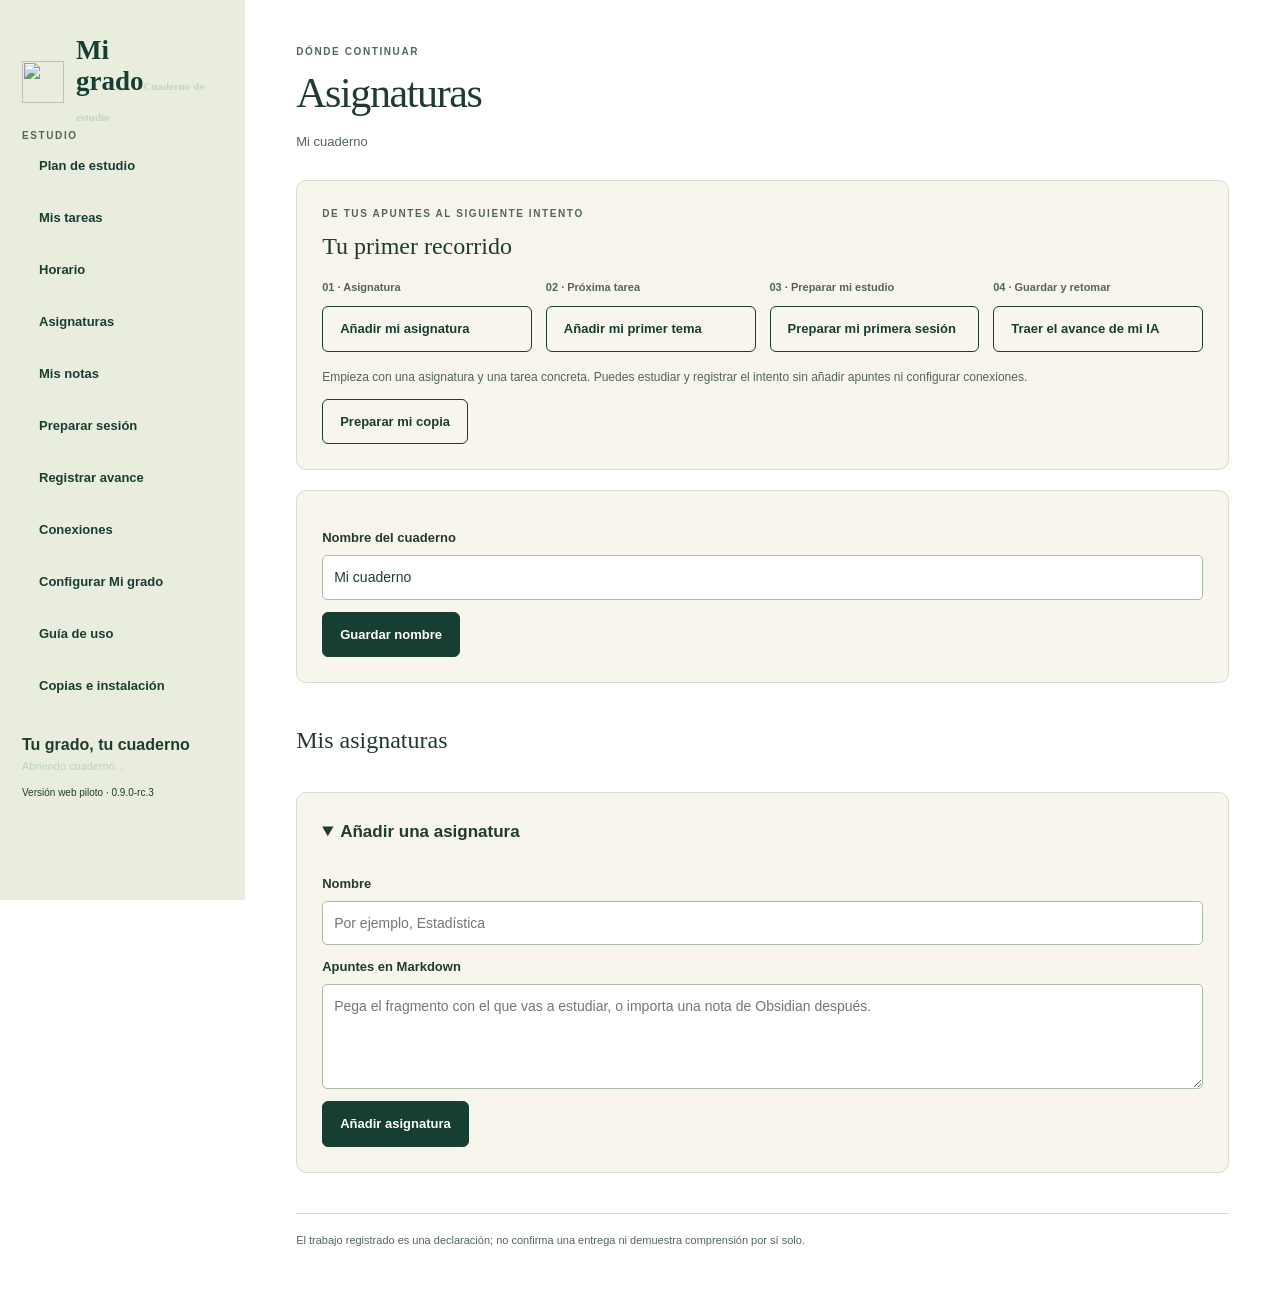
==== commit ac5f43aa: "Fix web assets when hosted in a subdirectory" ====
--- a/web/app/index.html
+++ b/web/app/index.html
@@ -2,7 +2,6 @@
 <html lang="es">
 <head>
 <meta charset="utf-8"><meta name="viewport" content="width=device-width,initial-scale=1">
-<base href="/app/">
 <meta name="theme-color" content="#173e33"><meta name="apple-mobile-web-app-capable" content="yes">
 <meta name="description" content="Organiza qué estudiar y retoma donde lo dejaste. Obsidian e IA opcionales.">
 <title>Mi grado · Mi cuaderno</title><link rel="manifest" href="manifest.webmanifest">
